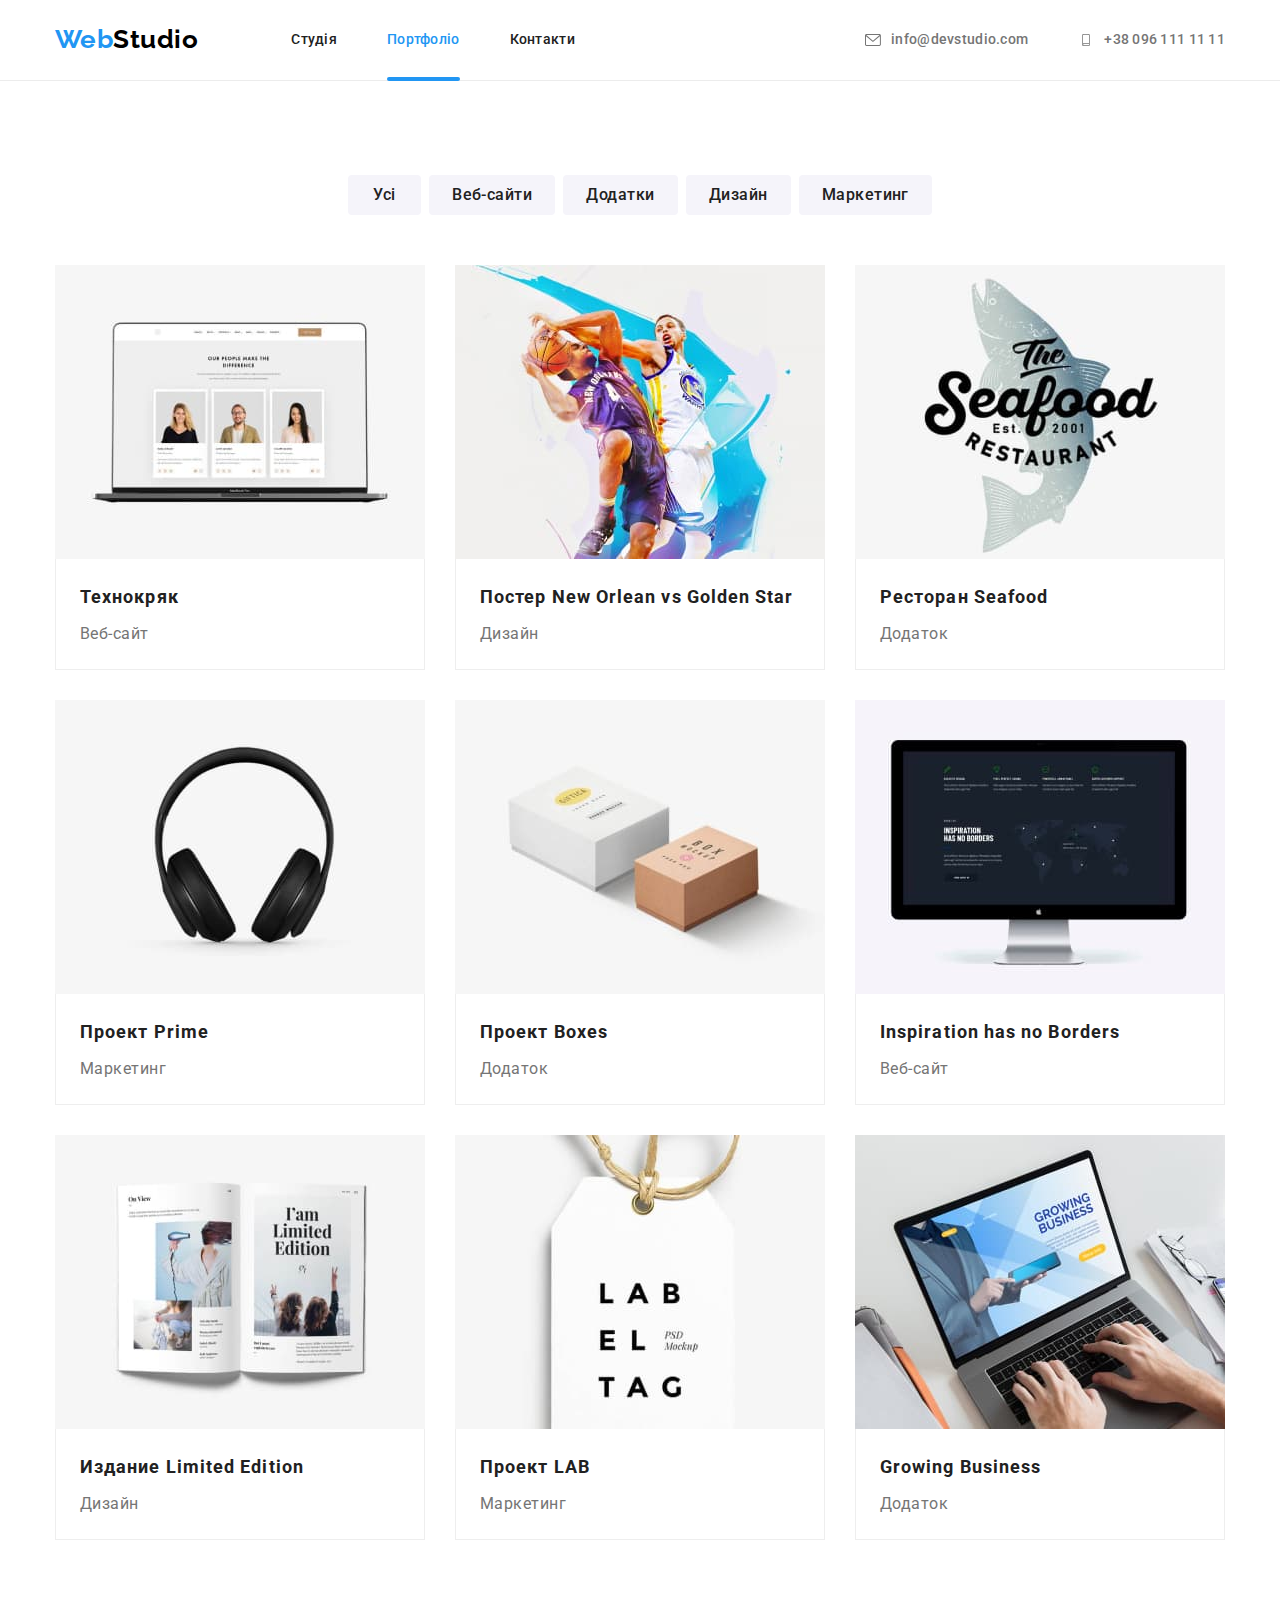
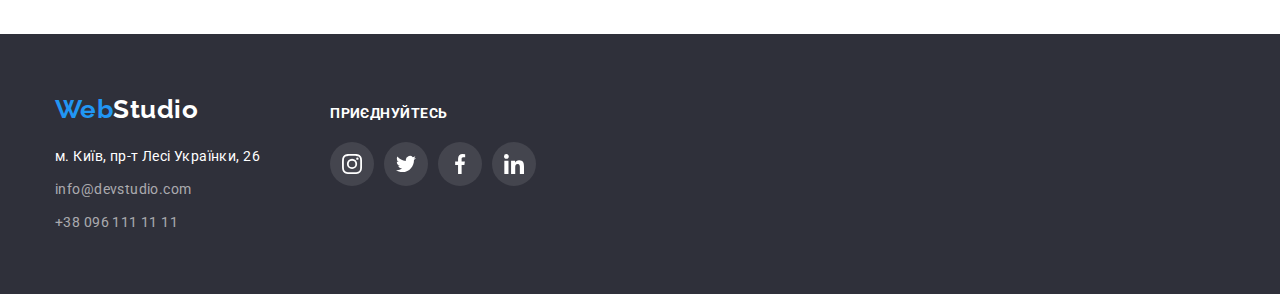
==== portfolio.html @ d72400e8 "add modal window" ====
<!DOCTYPE html>
<html lang="uk">
  <head>
    <meta charset="UTF-8" />
    <meta http-equiv="X-UA-Compatible" content="IE=edge" />
    <meta name="viewport" content="width=device-width, initial-scale=1.0" />
    <title>Студія</title>
    <link rel="preconnect" href="https://fonts.googleapis.com" />
    <link rel="preconnect" href="https://fonts.gstatic.com" crossorigin />
    <link
      href="https://fonts.googleapis.com/css2?family=Raleway:wght@700&family=Roboto:wght@400;500;700;900&display=swap"
      rel="stylesheet"
    />
    <link
      rel="stylesheet"
      href="https://cdnjs.cloudflare.com/ajax/libs/modern-normalize/1.1.0/modern-normalize.min.css"
    />
    <link rel="stylesheet" href="./css/styles.css" />
  </head>
  <body>
    <!--Шапка-->
    <header class="header">
      <div class="container header-container">
        <nav class="header-nav">
          <a class="logo" href="./index.html" lang="en"
            >Web<span class="logo-studio">Studio</span>
          </a>
          <ul class="header-list list">
            <li class="header-item">
              <a class="header-link link" href="./index.html">Студія</a>
            </li>
            <li class="header-item">
              <a class="header-link current link" href="./portfolio.html">Портфоліо</a>
            </li>
            <li class="header-item">
              <a class="header-link link" href="#">Контакти</a>
            </li>
          </ul>
        </nav>
        <div class="header-conect">
          <ul class="header-contacts list">
            <li class="header-contacts-item">
              <a class="header-contacts-list link" href="mailto:info@devstudio.com">
                <svg class="mail-icon" width="16" height="12">
                  <use href="./images/symbol-defs.svg#icon-mail"></use>
                </svg>
                info@devstudio.com
              </a>
            </li>
            <li class="header-contacts-item">
              <a class="header-contacts-list link" href="tel:+380961111111">
                <svg class="phone-icon" width="16" height="12">
                  <use href="./images/symbol-defs.svg#icon-phone"></use>
                </svg>
                +38 096 111 11 11
              </a>
            </li>
          </ul>
        </div>
      </div>
    </header>
    <!-- Основной контент -->
    <main>
      <section class="portfolio-section">
        <div class="container">
          <h1 class="visually-hidden">Примеры работ</h1>
          <ul class="portfolio-btn-list list">
            <li class="portfolio-btn-item">
              <button class="portfolio-btn" type="button">Усі</button>
            </li>
            <li class="portfolio-btn-item">
              <button class="portfolio-btn" type="button">Веб-сайти</button>
            </li>
            <li class="portfolio-btn-item">
              <button class="portfolio-btn" type="button">Додатки</button>
            </li>
            <li class="portfolio-btn-item">
              <button class="portfolio-btn" type="button">Дизайн</button>
            </li>
            <li class="portfolio-btn-item">
              <button class="portfolio-btn" type="button">Маркетинг</button>
            </li>
          </ul>
          <ul class="portfolio-list list">
            <li class="portfolio-item">
              <a href="#" class="portfolio-link link">
                <div class="portfolio-thumb">
                  <img
                    src="./images/tekhnokriak.jpg"
                    alt="открытый ноутбук с сайтом Технокряк"
                    width="370"
                    height="294"
                  />
                  <p class="description">
                    Ресурс пропонує комплексні пропозиції з різним рівнем функціоналу та сервісів.
                    Все це дозволить відвідувачу отримати вичерпні відомості про компанію чи
                    приватну особу.
                  </p>
                </div>
                <div class="portfolio-container">
                  <h2 class="portfolio-title">Технокряк</h2>
                  <p class="portfolio-text">Веб-сайт</p>
                </div>
              </a>
            </li>
            <li class="portfolio-item">
              <a href="#" class="portfolio-link link">
                <div class="portfolio-thumb">
                  <img
                    src="./images/poster.jpg"
                    alt="парни играют в баскетбол"
                    width="370"
                    height="294"
                  />
                  <p class="description">
                    Ресурс пропонує комплексні пропозиції з різним рівнем функціоналу та сервісів.
                    Все це дозволить відвідувачу отримати вичерпні відомості про компанію чи
                    приватну особу.
                  </p>
                </div>
                <div class="portfolio-container">
                  <h2 class="portfolio-title">Постер New Orlean vs Golden Star</h2>
                  <p class="portfolio-text">Дизайн</p>
                </div>
              </a>
            </li>
            <li class="portfolio-item">
              <a href="#" class="portfolio-link link">
                <div class="portfolio-thumb">
                  <img
                    src="./images/seafood.jpg"
                    alt="логотип ресторана Seafood"
                    width="370"
                    height="294"
                  />
                  <p class="description">
                    Ресурс пропонує комплексні пропозиції з різним рівнем функціоналу та сервісів.
                    Все це дозволить відвідувачу отримати вичерпні відомості про компанію чи
                    приватну особу.
                  </p>
                </div>
                <div class="portfolio-container">
                  <h2 class="portfolio-title">Ресторан Seafood</h2>
                  <p class="portfolio-text">Додаток</p>
                </div>
              </a>
            </li>
            <li class="portfolio-item">
              <a href="#" class="portfolio-link link">
                <div class="portfolio-thumb">
                  <img src="./images/prime.jpg" alt="наушники" width="370" height="294" />
                  <p class="description">
                    Ресурс пропонує комплексні пропозиції з різним рівнем функціоналу та сервісів.
                    Все це дозволить відвідувачу отримати вичерпні відомості про компанію чи
                    приватну особу.
                  </p>
                </div>
                <div class="portfolio-container">
                  <h2 class="portfolio-title">Проект Prime</h2>
                  <p class="portfolio-text">Маркетинг</p>
                </div>
              </a>
            </li>
            <li class="portfolio-item">
              <a href="#" class="portfolio-link link">
                <div class="portfolio-thumb">
                  <img src="./images/boxes.jpg" alt="две коробки" width="370" height="294" />
                  <p class="description">
                    Ресурс пропонує комплексні пропозиції з різним рівнем функціоналу та сервісів.
                    Все це дозволить відвідувачу отримати вичерпні відомості про компанію чи
                    приватну особу.
                  </p>
                </div>
                <div class="portfolio-container">
                  <h2 class="portfolio-title">Проект Boxes</h2>
                  <p class="portfolio-text">Додаток</p>
                </div>
              </a>
            </li>
            <li class="portfolio-item">
              <a href="#" class="portfolio-link link">
                <div class="portfolio-thumb">
                  <img
                    src="./images/monitor.jpg"
                    alt="компьютерный монитор"
                    width="370"
                    height="294"
                  />
                  <p class="description">
                    Ресурс пропонує комплексні пропозиції з різним рівнем функціоналу та сервісів.
                    Все це дозволить відвідувачу отримати вичерпні відомості про компанію чи
                    приватну особу.
                  </p>
                </div>
                <div class="portfolio-container">
                  <h2 class="portfolio-title">Inspiration has no Borders</h2>
                  <p class="portfolio-text">Веб-сайт</p>
                </div>
              </a>
            </li>
            <li class="portfolio-item">
              <a href="#" class="portfolio-link link">
                <div class="portfolio-thumb">
                  <img src="./images/book.jpg" alt="открытая книга" width="370" height="294" />
                  <p class="description">
                    Ресурс пропонує комплексні пропозиції з різним рівнем функціоналу та сервісів.
                    Все це дозволить відвідувачу отримати вичерпні відомості про компанію чи
                    приватну особу.
                  </p>
                </div>
                <div class="portfolio-container">
                  <h2 class="portfolio-title">Издание Limited Edition</h2>
                  <p class="portfolio-text">Дизайн</p>
                </div>
              </a>
            </li>
            <li class="portfolio-item">
              <a href="#" class="portfolio-link link">
                <div class="portfolio-thumb">
                  <img src="./images/lab.jpg" alt="этикетка LAB" width="370" height="294" />
                  <p class="description">
                    Ресурс пропонує комплексні пропозиції з різним рівнем функціоналу та сервісів.
                    Все це дозволить відвідувачу отримати вичерпні відомості про компанію чи
                    приватну особу.
                  </p>
                </div>
                <div class="portfolio-container">
                  <h2 class="portfolio-title">Проект LAB</h2>
                  <p class="portfolio-text">Маркетинг</p>
                </div>
              </a>
            </li>
            <li class="portfolio-item">
              <a href="#" class="portfolio-link link">
                <div class="portfolio-thumb">
                  <img
                    src="./images/business.jpg"
                    alt="человек работает на макбуке"
                    width="370"
                    height="294"
                  />
                  <p class="description">
                    Ресурс пропонує комплексні пропозиції з різним рівнем функціоналу та сервісів.
                    Все це дозволить відвідувачу отримати вичерпні відомості про компанію чи
                    приватну особу.
                  </p>
                </div>
                <div class="portfolio-container">
                  <h2 class="portfolio-title">Growing Business</h2>
                  <p class="portfolio-text">Додаток</p>
                </div>
              </a>
            </li>
          </ul>
        </div>
      </section>
    </main>
    <footer class="footer">
      <div class="container-footer container">
        <div class="address-container">
          <a class="footer-logo" href="./index.html" lang="en"
            >Web<span class="logo-white">Studio</span>
          </a>
          <address class="footer-addres">
            <ul class="footer-contacts-list list">
              <li class="footer-contacts-item">
                <a
                  class="footer-addres-link link"
                  href="https://goo.gl/maps/2r5H82L8zbBqU4vVA"
                  target="_blank"
                  rel="noopener noreferrer nofollow"
                  >м. Київ, пр-т Лесі Українки, 26</a
                >
              </li>
              <li class="footer-contacts-item">
                <a class="footer-contacts-link link" href="mailto:info@devstudio.com"
                  >info@devstudio.com</a
                >
              </li>
              <li class="footer-contacts-item">
                <a class="footer-contacts-link link" href="tel:+380961111111">+38 096 111 11 11</a>
              </li>
            </ul>
          </address>
        </div>
        <div class="join">
          <p class="join-title">приєднуйтесь</p>
          <ul class="join-list list">
            <li class="join-item">
              <a class="join-soc-link" href="#">
                <svg class="join-icon" width="20px" height="20px">
                  <use href="./images/symbol-defs.svg#icon-instagram"></use>
                </svg>
              </a>
            </li>
            <li class="join-item">
              <a class="join-soc-link" href="#">
                <svg class="join-icon" width="20px" height="20px">
                  <use href="./images/symbol-defs.svg#icon-twitter"></use>
                </svg>
              </a>
            </li>
            <li class="join-item">
              <a class="join-soc-link" href="#">
                <svg class="join-icon" width="20px" height="20px">
                  <use href="./images/symbol-defs.svg#icon-facebook"></use>
                </svg>
              </a>
            </li>
            <li class="join-item">
              <a class="join-soc-link" href="#">
                <svg class="join-icon" width="20px" height="20px">
                  <use href="./images/symbol-defs.svg#icon-linkedin"></use>
                </svg>
              </a>
            </li>
          </ul>
        </div>
      </div>
    </footer>
  </body>
</html>
---- css/styles.css ----
:root {
  --main-text-color: #212121;
  --secondary-text-color: #757575;
  --white-text-color: #ffffff;
  --accent-color: #2196f3;
  --black-logo-color: #000000;
  --footer-text-color: rgba(255, 255, 255, 0.6);
  --white-background-color: #ffffff;
  --hero-background-color: #2f303a;
  --team-background-color: #f5f4fa;
  --bg-active-color: #188ce8;
  --bg-features-icon: #f5f4fa;
  --main-icon-color: #afb1b8;
  --transition-timing-main: cubic-bezier(0.4, 0, 0.2, 1);
}
body {
  font-family: 'Roboto', sans-serif;
  letter-spacing: 0.03em;
  background-color: var(--white-background-color);
  color: var(--main-text-color);
}
/*--- убираем точки у списков ---*/
.list {
  list-style: none;
}
/*--- убираем подчеркивание ссылок ---*/
.link,
.logo {
  text-decoration: none;
}
/*---скрываем заголовок---*/
.visually-hidden {
  position: absolute;
  white-space: nowrap;
  width: 1px;
  height: 1px;
  overflow: hidden;
  border: 0;
  padding: 0;
  clip: rect(0 0 0 0);
  clip-path: inset(50%);
  margin: -1px;
}
/*---кнопки---*/
.hero-btn,
.portfolio-btn {
  font-family: inherit;
  cursor: pointer;
}
/*---глобальный сброс margin, padding */
p,
h1,
h2,
h3,
h4,
h5,
h6 {
  margin: 0;
}

ul,
ol {
  margin: 0;
  padding-left: 0;
  list-style: none;
}

a {
  color: currentColor;
  text-decoration: none;
}

img {
  display: block;
  max-width: 100%;
  height: auto;
}

.container {
  width: 1200px;
  margin-left: auto;
  margin-right: auto;
  padding-left: 15px;
  padding-right: 15px;
  /*outline: 2px solid tomato;*/
}
/*--шапка--*/
/*---логотип---*/
.logo {
  font-family: 'Raleway', sans-serif;
  font-weight: 700;
  font-size: 26px;
  line-height: 1.19;
  color: var(--accent-color);
  align-items: center;
  text-align: center;
  margin-right: 93px;
  padding-top: 24px;
  padding-bottom: 25px;
}
.logo-studio {
  color: var(--black-logo-color);
}
.header {
  border-bottom: 1px solid #ececec;
}
.header-nav {
  display: flex;
  align-items: center;
}
.header-container {
  display: flex;
  align-items: center;
}
.header-list {
  display: flex;
  gap: 50px;
}
.header-link,
.header-contacts-list {
  display: block;
  padding-top: 32px;
  padding-bottom: 32px;
}
.header-link {
  font-weight: 500;
  font-size: 14px;
  line-height: 1.14;
  letter-spacing: 0.02em;
  transition-property: color;
  transition-duration: 250ms;
  transition-timing-function: var(--transition-timing-main);
  color: var(--main-text-color);
}
.header-contacts-list {
  font-weight: 500;
  font-size: 14px;
  line-height: 1.14;
  letter-spacing: 0.02em;
  transition-property: color;
  transition-duration: 250ms;
  transition-timing-function: var(--transition-timing-main);
  color: var(--secondary-text-color);
}
.header-link:hover,
.header-link:focus,
.header-contacts-list:hover,
.header-contacts-list:focus {
  color: var(--accent-color);
}
.header-link.current {
  color: var(--accent-color);
}
.header-conect {
  margin-left: auto;
}
.header-contacts {
  display: flex;
  align-items: center;
  gap: 50px;
  font-weight: 500;
  line-height: 1.14;
  letter-spacing: 0.02em;
  color: var(--secondary-text-color);
}
.header-contacts-list {
  display: flex;
  align-items: center;
}
.phone-icon,
.mail-icon {
  margin-right: 10px;
  fill: currentColor;
}
.mail-link,
.phone-link {
  fill: currentColor;
}
.current::after {
  content: '';
  display: block;
  position: absolute;
  left: 0;
  bottom: -1px;
  width: 100%;
  height: 4px;
  border-radius: 2px;
  background-color: var(--accent-color);
}
.header-link {
  position: relative;
}
/*---герой---*/

.section-hero {
  text-align: center;
  padding: 200px 0;
  background-color: var(--hero-background-color);
  background-repeat: no-repeat;
  background-position: center;
  background-size: cover;
  background-image: linear-gradient(rgba(47, 48, 58, 0.4), rgba(47, 48, 58, 0.4)),
    url(../images/img-hero.jpg);
}
/*---hero-overlay---*/
.overlay {
  height: 600px;
  max-width: 1600px;
  margin-right: auto;
  margin-left: auto;
}
.hero-title {
  max-width: 696px;
  margin: auto;
  margin-bottom: 30px;
  font-weight: 900;
  font-size: 44px;
  line-height: 1.36;
  letter-spacing: 0.06em;
  text-transform: uppercase;
  color: var(--white-text-color);
}

.hero-btn {
  display: inline-block;
  padding: 10px 32px;
  font-weight: 700;
  font-size: 16px;
  line-height: 1.88;
  align-items: center;
  text-align: center;
  letter-spacing: 0.06em;
  background-color: var(--accent-color);
  color: var(--white-text-color);
  box-shadow: 0px 4px 4px rgba(0, 0, 0, 0.15);
  border-radius: 4px;
  border: none;
}
.hero-btn:hover,
.hero-btn:focus {
  background-color: var(--bg-active-color);
  color: var(--white-text-color);
}

/*---приемущества---*/
.section-features {
  padding-top: 94px;
  padding-bottom: 94px;
}
.features-list {
  display: flex;
  gap: 30px;
}
.features-item {
  max-width: 270px;
}
.features-item::before {
  display: block;
  content: '';
  height: 120px;
  background-size: 70px;
  background-repeat: no-repeat;
  background-position: center;
  background-color: var(--bg-features-icon);
  margin-bottom: 30px;
  border-radius: 4px;
}
.icon-antena::before {
  background-image: url(../images/antena.svg);
}
.icon-clock::before {
  background-image: url(../images/clock.svg);
}
.icon-diagram::before {
  background-image: url(../images/diagram.svg);
}
.icon-astronaut::before {
  background-image: url(../images/astronaut.svg);
}
.features-title {
  margin-bottom: 10px;
  font-weight: 700;
  font-size: 14px;
  line-height: 1.14;
  text-transform: uppercase;
}
.features-text {
  font-weight: 400;
  font-size: 14px;
  line-height: 1.71;
  letter-spacing: 0.03em;
  color: var(--secondary-text-color);
}
/*---чем мы занимаемся---*/
.section-gallery {
  padding-bottom: 94px;
}
.section-title {
  text-align: center;
  /*width: 366px;*/
  margin-bottom: 50px;
  font-weight: 700;
  font-size: 36px;
  line-height: 1.16;
  letter-spacing: 0.03em;
  color: var(--main-text-color);
}
.gallery-list {
  display: flex;
  gap: 30px;
}
.gallery-item {
  position: relative;
}
.gallery-text {
  position: absolute;
  bottom: 0;
  width: 100%;
  height: 70px;
  font-weight: 700;
  line-height: 1.14;
  display: flex;
  align-items: center;
  justify-content: center;
  text-transform: uppercase;
  color: var(--team-background-color);
  background: rgba(47, 48, 58, 0.8);
  box-shadow: 0px 4px 4px rgba(0, 0, 0, 0.25);
}
/*---наша команда---*/

.section-team {
  padding-top: 94px;
  padding-bottom: 94px;
  background-color: var(--team-background-color);
}
.team-title {
  text-align: center;
  /*width: 264px;*/
  margin-bottom: 50px;
  font-weight: 700;
  font-size: 36px;
  line-height: 1.16;
  letter-spacing: 0.03em;
  color: var(--main-text-color);
}
.team-list {
  display: flex;
  gap: 30px;
}
.team-item {
  width: calc((100% - 90px) / 4);
  box-shadow: 0px 1px 3px rgba(0, 0, 0, 0.12), 0px 1px 1px rgba(0, 0, 0, 0.14),
    0px 2px 1px rgba(0, 0, 0, 0.2);
  border-radius: 0px 0px 4px 4px;
  background-color: var(--white-background-color);
}
.worker-soc-list {
  display: flex;
  justify-content: center;
  gap: 10px;
}
.worker-soc-link {
  width: 44px;
  height: 44px;
  border-radius: 50%;
  display: flex;
  justify-content: center;
  align-items: center;
  transition-property: background-color;
  transition-duration: 250ms;
  transition-timing-function: var(--transition-timing-main);
}
.team-worker {
  margin-bottom: 10px;
  font-weight: 500;
  font-size: 16px;
  line-height: 1.19;
  text-align: center;
  letter-spacing: 0.03em;
  color: var(--main-text-color);
}
.team-job {
  font-size: 16px;
  line-height: 1.19;
  text-align: center;
  letter-spacing: 0.03em;
  color: var(--secondary-text-color);
}
.worker-soc-list {
  display: flex;
  justify-content: center;
  gap: 10px;
}
.worker-soc-link {
  width: 44px;
  height: 44px;
  border-radius: 50%;
  display: flex;
  justify-content: center;
  align-items: center;
  color: var(--main-icon-color);
}
.worker-soc-link:hover,
.worker-soc-link:focus {
  background-color: var(--accent-color);
  color: var(--white-text-color);
}
.team-icon {
  fill: currentColor;
}
.container-job {
  padding: 30px 0;
}
/*---постійні клієнти---*/
.section-clients {
  padding: 94px 0;
}
.section-title {
  margin-bottom: 50px;
  font-weight: 700;
  font-size: 36px;
  line-height: 1.16;
  text-align: center;
  color: var(--main-text-color);
}
.clients-list {
  display: flex;
  justify-content: center;
  gap: 30px;
}
.clients-item {
  width: calc((100% - 150px) / 6);
}

.clients-link {
  width: 170px;
  height: 92px;
  border: 1px solid #afb1b8;
  border-radius: 4px;
  display: flex;
  justify-content: center;
  align-items: center;
  transition-property: border, color;
  transition-duration: 250ms;
  transition-timing-function: var(--transition-timing-main);
  color: var(--main-icon-color);
}
.clients-icon {
  fill: currentColor;
}
.clients-link:hover,
.clients-link:focus {
  border: 1px solid var(--accent-color);
  color: var(--accent-color);
}
/*---футер---*/
/*---логотип---*/
.container-footer {
  display: flex;
  align-items: baseline;
}
.address-container {
  margin-right: 70px;
}
.logo-white {
  color: var(--white-text-color);
}

.footer {
  padding: 60px 0;
  background-color: var(--hero-background-color);
}
.footer-logo {
  font-family: 'Raleway';
  font-weight: 700;
  font-size: 26px;
  line-height: 1.19;
  color: var(--accent-color);
}
.footer-contacts-list {
  margin-top: 20px;
}
.footer-addres {
  margin-top: 20px;
}
.footer-contacts-item:not(:last-child) {
  margin-bottom: 9px;
}

.footer-addres-link {
  font-style: normal;
  font-size: 14px;
  line-height: 1.71;
  letter-spacing: 0.03em;
  transition-property: color;
  transition-duration: 250ms;
  transition-timing-function: var(--transition-timing-main);
  color: var(--white-text-color);
}
.footer-contacts-link {
  font-style: normal;
  font-size: 14px;
  line-height: 1.71;
  letter-spacing: 0.03em;
  transition-property: color;
  transition-duration: 250ms;
  transition-timing-function: var(--transition-timing-main);
  color: var(--footer-text-color);
}

.footer-addres-link:hover,
.footer-addres-link:focus,
.footer-contacts-link:hover,
.footer-contacts-link:focus {
  color: var(--accent-color);
}
/*---присоединяйтесь---*/
.join {
  width: 206px;
  height: 80px;
  display: block;
}
.join-title {
  margin-bottom: 20px;
  font-weight: 700;
  font-size: 14px;
  line-height: 1.14;
  text-transform: uppercase;
  color: var(--white-text-color);
}
.join-list {
  display: flex;
  justify-content: center;
  gap: 10px;
}
.join-item {
  width: calc((100% - 30px) / 4);
}
.join-soc-link {
  display: flex;
  width: 44px;
  height: 44px;
  border-radius: 50%;
  justify-content: center;
  align-items: center;
  transition-property: background-color;
  transition-duration: 250ms;
  transition-timing-function: var(--transition-timing-main);
  background-color: rgba(255, 255, 255, 0.1);
}
.join-icon {
  fill: var(--white-text-color);
}
.join-soc-link:hover,
.join-soc-link:focus {
  background-color: var(--accent-color);
}

/*---портфолио---*/
.portfolio-section {
  padding: 94px 0;
}
.portfolio-btn-list {
  display: flex;
  justify-content: center;
  gap: 8px;
  margin-bottom: 50px;
}
.portfolio-btn {
  display: inline-block;
  min-width: 73px;
  border-radius: 4px;
  border: 1px solid transparent;
  padding: 6px 22px;
  font-family: 'Roboto', sans-serif;
  font-weight: 500;
  font-size: 16px;
  line-height: 1.63;
  letter-spacing: 0.03em;
  transition-property: color, background-color, box-shadow;
  transition-duration: 250ms;
  transition-timing-function: var(--transition-timing-main);
  background-color: var(--team-background-color);
  color: var(--main-text-color);
  cursor: pointer;
}

.portfolio-btn:hover,
.portfolio-btn:focus {
  background-color: var(--accent-color);
  color: var(--white-text-color);
  box-shadow: 0px 3px 1px rgba(0, 0, 0, 0.1), 0px 1px 2px rgba(0, 0, 0, 0.08),
    0px 2px 2px rgba(0, 0, 0, 0.12);
}
.portfolio-list {
  display: flex;
  flex-wrap: wrap;
  gap: 30px;
}
.portfolio-item {
  width: calc((100% - 60px) / 3);
  /*box-shadow: 0px 4px 4px rgba(0, 0, 0, 0.25);*/
}
.portfolio-container {
  border: 1px solid #eeeeee;
  padding: 20px 24px;
  border-top: 0;
}
.portfolio-link {
  display: block;
}
.portfolio-link:hover,
.portfolio-link:focus {
  box-shadow: 0px 1px 1px rgba(0, 0, 0, 0.12), 0px 4px 4px rgba(0, 0, 0, 0.06),
    1px 4px 6px rgba(0, 0, 0, 0.16);
}
.portfolio-title {
  margin-bottom: 4px;
  font-weight: 700;
  font-size: 18px;
  line-height: 2;
  letter-spacing: 0.06em;
  color: var(--main-text-color);
}

.portfolio-text {
  font-size: 16px;
  line-height: 1.87;
  color: var(--secondary-text-color);
}
.portfolio-thumb {
  position: relative;
  overflow: hidden;
}
.description {
  position: absolute;
  bottom: 0;
  right: 0;
  width: 100%;
  font-size: 18px;
  line-height: 1.56;
  text-align: left;
  justify-content: center;
  padding: 63px 23px;
  color: var(--white-background-color);
  background: rgba(33, 150, 243, 0.9);
  transition-property: transform;
  transform: translatey(101%);
  transition-duration: 250ms;
  transition-timing-function: var(--transition-timing-main);
}
.portfolio-link:hover .description,
.portfolio-link:hover .description {
  transform: translatey(0);
}
/*---модальное окно---*/

.backdrop {
  width: 100%;
  height: 100%;
  position: fixed;
  top: 0;
  background-color: rgba(0, 0, 0, 0.2);
  box-shadow: 0px 1px 3px rgba(0, 0, 0, 0.12), 0px 1px 1px rgba(0, 0, 0, 0.14),
    0px 2px 1px rgba(0, 0, 0, 0.2);
  transition: opacity 300ms linear, visibility 300ms linear;
}

.modal {
  width: 528px;
  min-height: 581px;
  background-color: var(--white-background-color);
  position: absolute;
  top: 50%;
  left: 50%;
  transform: translate(-50%, -50%) scaleY(1);
  transition: transform 300ms linear;
}
.backdrop.is-hidden .modal {
  transform: translate(-50%, -50%) scaleY(0);
}
.modal-btn {
  width: 30px;
  height: 30px;
  border: 1px solid rgba(0, 0, 0, 0.1);
  border-radius: 50%;
  background-color: transparent;
  position: absolute;
  right: 4px;
  top: 4px;
  margin-top: 8px;
  margin-right: 8px;
  display: flex;
  align-items: center;
  justify-items: center;
  cursor: pointer;
}
.backdrop.is-hidden {
  opacity: 0;
  visibility: hidden;
  pointer-events: none;
}
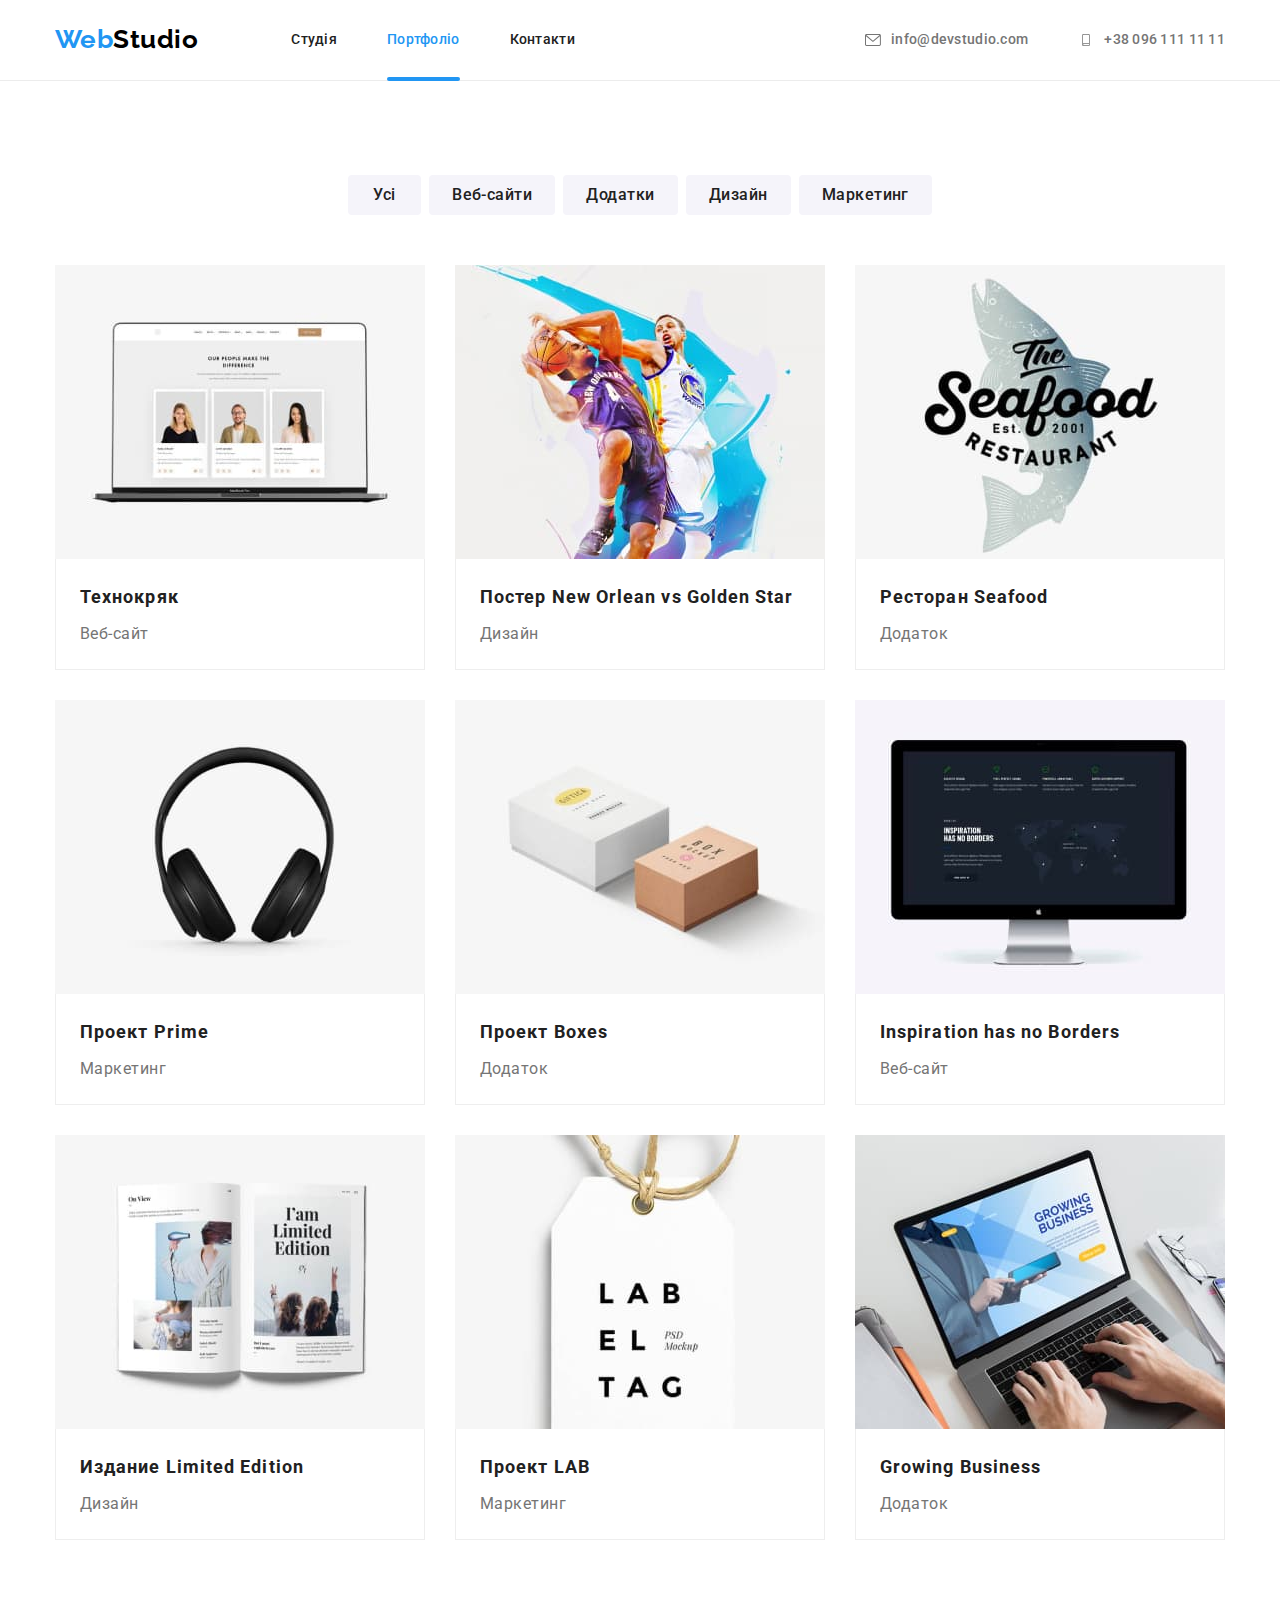
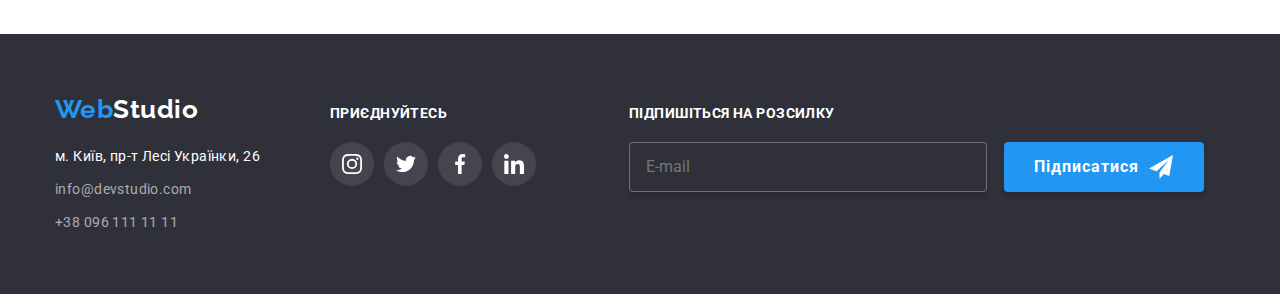
==== commit fac5b26b: "bugs fixed" ====
--- a/portfolio.html
+++ b/portfolio.html
@@ -316,6 +316,26 @@
             </li>
           </ul>
         </div>
+        <div class="footer-submit">
+          <p class="footer-submit-text">Підпишіться на розсилку</p>
+          <div class="footer-submit-form">
+            <label class="footer-submit-label" for="email"></label>
+            <input
+              class="footer-submit-input"
+              type="email"
+              name="email"
+              id="email"
+              required
+              placeholder="E-mail"
+            />
+            <button class="footer-submit-btn" type="submit">
+              Підписатися
+              <svg class="footer-modal-icon" width="24px" height="24px">
+                <use href="./images/symbol-defs.svg#icon-icon-send"></use>
+              </svg>
+            </button>
+          </div>
+        </div>
       </div>
     </footer>
   </body>
--- a/css/styles.css
+++ b/css/styles.css
@@ -526,6 +526,7 @@
   font-weight: 700;
   font-size: 14px;
   line-height: 1.14;
+  letter-spacing: 0.03em;
   text-transform: uppercase;
   color: var(--white-text-color);
 }
@@ -555,6 +556,47 @@
 .join-soc-link:hover,
 .join-soc-link:focus {
   background-color: var(--accent-color);
+}
+/*---футер форм---*/
+.footer-submit {
+  margin-left: 93px;
+}
+.footer-submit-text {
+  margin-bottom: 20px;
+  font-weight: 700;
+  font-size: 14px;
+  line-height: 1.14;
+  letter-spacing: 0.03em;
+  text-transform: uppercase;
+  color: var(--white-background-color);
+}
+.footer-submit-input {
+  width: 358px;
+  height: 50px;
+  padding-left: 16px;
+  margin-right: 12px;
+  border: 1px solid rgba(255, 255, 255, 0.3);
+  box-shadow: 0px 4px 4px rgba(0, 0, 0, 0.15);
+  border-radius: 4px;
+  background-color: var(--hero-background-color);
+  color: rgba(255, 255, 255, 0.6);
+}
+.footer-submit-btn {
+  display: inline-flex;
+  align-items: center;
+  justify-content: center;
+  width: 200px;
+  height: 50px;
+  font-weight: 700;
+  font-size: 16px;
+  line-height: 1.88;
+  gap: 10px;
+  letter-spacing: 0.06em;
+  color: var(--white-background-color);
+  background-color: var(--accent-color);
+  box-shadow: 0px 4px 4px rgba(0, 0, 0, 0.15);
+  border-radius: 4px;
+  border: none;
 }
 
 /*---портфолио---*/
@@ -672,6 +714,7 @@
   min-height: 581px;
   background-color: var(--white-background-color);
   position: absolute;
+  padding: 40px;
   top: 50%;
   left: 50%;
   transform: translate(-50%, -50%) scaleY(1);
@@ -696,8 +739,130 @@
   justify-items: center;
   cursor: pointer;
 }
+.modal-btn :hover {
+  fill: var(--accent-color);
+}
 .backdrop.is-hidden {
   opacity: 0;
   visibility: hidden;
   pointer-events: none;
 }
+.modal-title {
+  margin-bottom: 12px;
+  font-weight: 700;
+  font-size: 20px;
+  line-height: 1.15;
+  text-align: center;
+  color: var(--main-text-color);
+}
+.main-form {
+  display: block;
+  margin-bottom: 30px;
+}
+.form-input {
+  width: 100%;
+  height: 40px;
+  padding-left: 42px;
+  border: 1px solid rgba(33, 33, 33, 0.2);
+  border-radius: 4px;
+  transition: outline-color 250ms cubic-bezier(0.4, 0, 0.2, 1);
+}
+.input-wrap {
+  position: relative;
+}
+.input-icon {
+  position: absolute;
+  top: 50%;
+  left: 12px;
+  transform: translateY(-50%);
+}
+.form-input:focus {
+  outline-color: var(--accent-color);
+  cursor: pointer;
+}
+.form-input:focus + .input-icon {
+  fill: var(--accent-color);
+}
+.form-input:hover,
+.comment-text:hover {
+  cursor: pointer;
+}
+.comment-text:focus {
+  outline-color: var(--accent-color);
+}
+.form-lable {
+  display: block;
+  text-align: left;
+  margin-bottom: 5px;
+  font-size: 12px;
+  line-height: 1.16;
+  letter-spacing: 0.01em;
+  color: var(--secondary-text-color);
+}
+.comment-text {
+  padding: 12px 16px;
+  margin-bottom: 20px;
+  resize: none;
+  width: 100%;
+  height: 120px;
+  font-size: 12px;
+  line-height: 1.16;
+  letter-spacing: 0.01em;
+  color: rgba(117, 117, 117, 0.5);
+  border: 1px solid rgba(33, 33, 33, 0.2);
+  border-radius: 4px;
+  transition: outline-color 250ms cubic-bezier(0.4, 0, 0.2, 1);
+}
+.form-field {
+  margin-bottom: 10px;
+}
+.modal-input-policy {
+  display: flex;
+  align-items: center;
+  justify-content: center;
+}
+.policy-text-main {
+  display: flex;
+  align-items: center;
+  justify-content: center;
+  font-size: 14px;
+  line-height: 1.71;
+  color: var(--secondary-text-color);
+}
+.policy-text-main span {
+  display: flex;
+  align-items: center;
+  justify-content: center;
+  width: 16px;
+  height: 15px;
+  margin-right: 5px;
+  border: 2px solid #212121;
+  border-radius: 3px;
+  transition: background-color 250ms cubic-bezier(0.4, 0, 0.2, 1),
+    border 250ms cubic-bezier(0.4, 0, 0.2, 1);
+  fill: transparent;
+}
+.policy-input:checked + .policy-text-main span {
+  background-color: var(--accent-color);
+  border-color: transparent;
+  fill: var(--white-background-color);
+}
+.policy-link {
+  text-decoration: underline;
+  color: var(--accent-color);
+}
+.modal-button {
+  display: block;
+  margin: 0 auto;
+  font-weight: 700;
+  font-size: 16px;
+  line-height: 1.88;
+  letter-spacing: 0.06em;
+  padding: 10px 52px;
+  color: var(--white-background-color);
+  background-color: var(--bg-active-color);
+  box-shadow: 0px 4px 4px rgba(0, 0, 0, 0.15);
+  border-radius: 4px;
+  border: none;
+  cursor: pointer;
+}
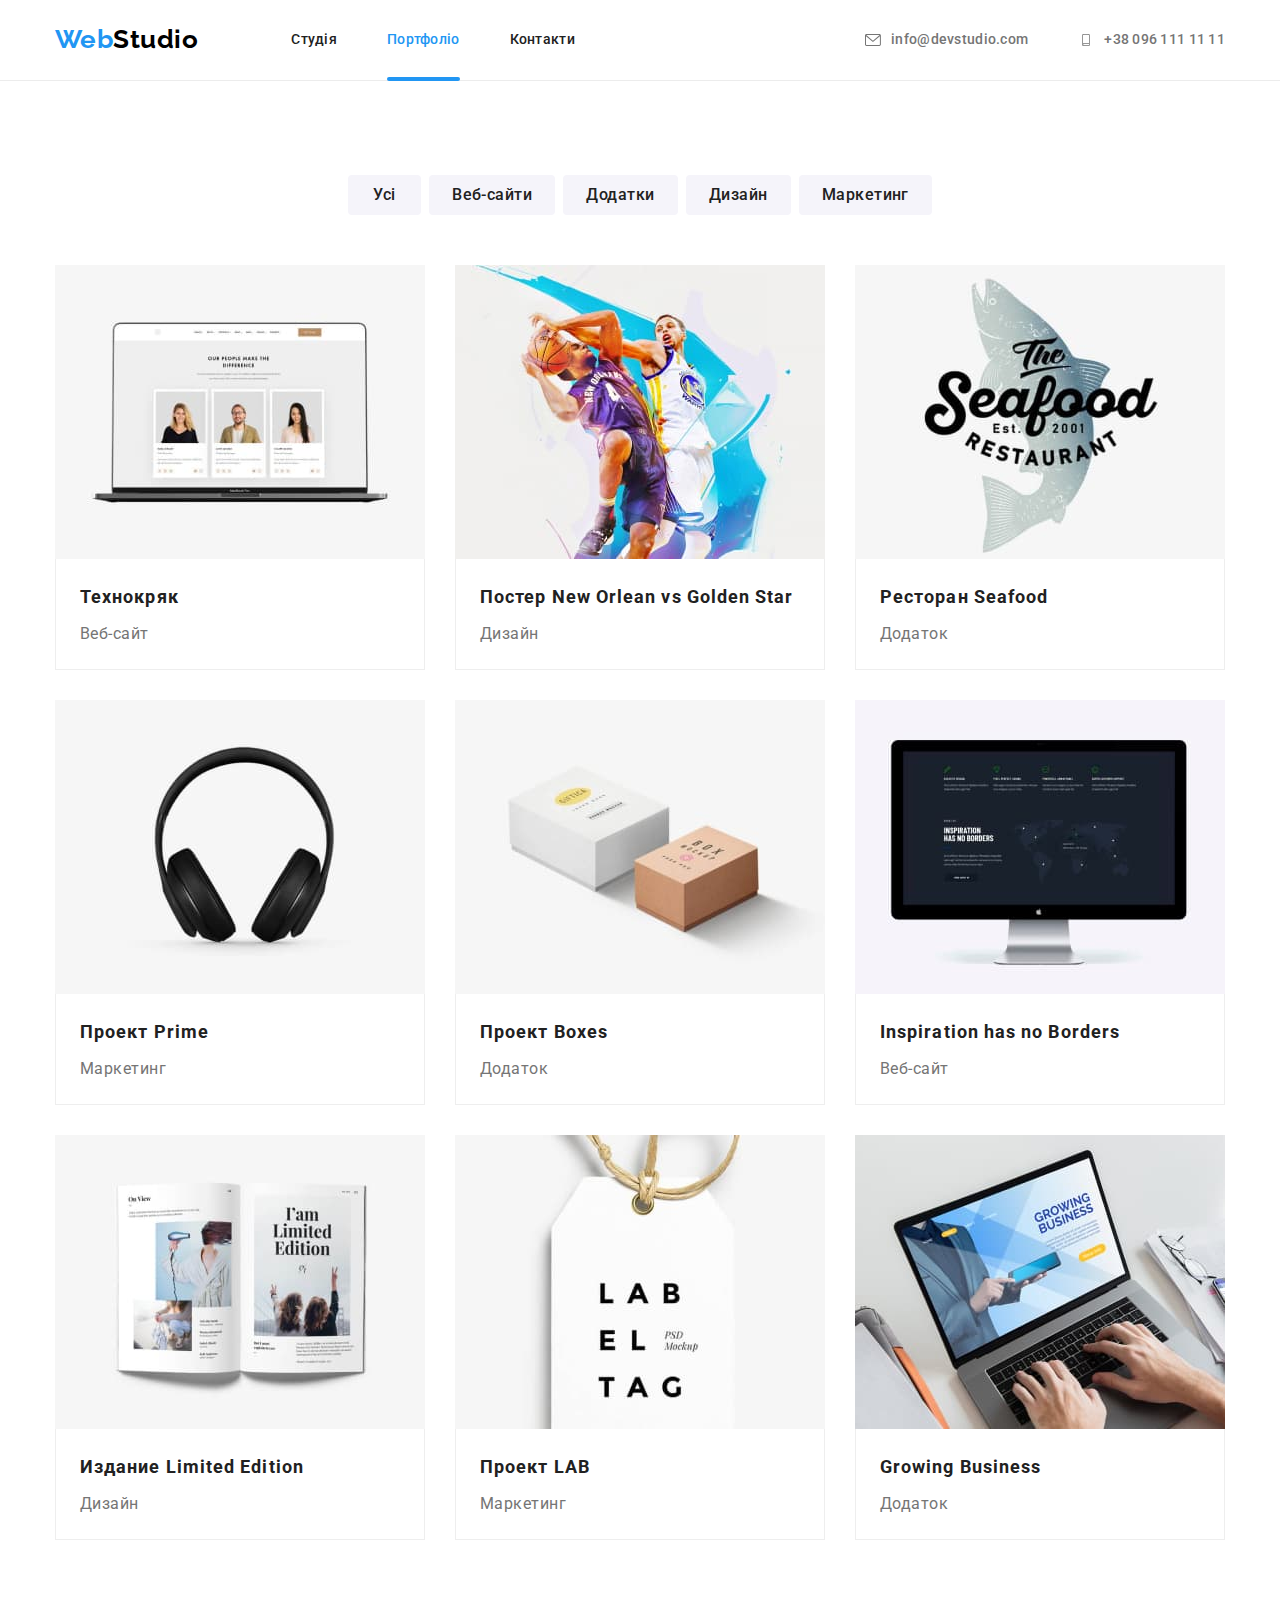
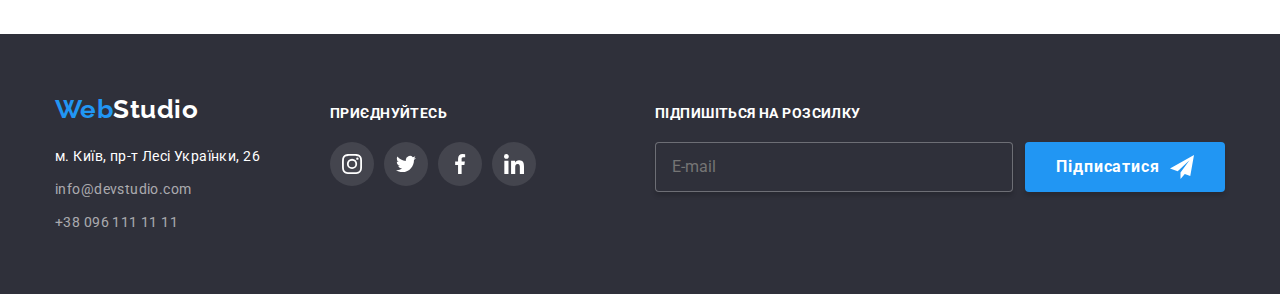
==== commit 0e6938f2: "correction mistakes" ====
--- a/portfolio.html
+++ b/portfolio.html
@@ -318,13 +318,13 @@
         </div>
         <div class="footer-submit">
           <p class="footer-submit-text">Підпишіться на розсилку</p>
-          <div class="footer-submit-form">
-            <label class="footer-submit-label" for="email"></label>
+          <form class="footer-submit-form">
+            <label class="footer-submit-label" for="mail"></label>
             <input
               class="footer-submit-input"
               type="email"
               name="email"
-              id="email"
+              id="mail"
               required
               placeholder="E-mail"
             />
@@ -334,7 +334,7 @@
                 <use href="./images/symbol-defs.svg#icon-icon-send"></use>
               </svg>
             </button>
-          </div>
+          </form>
         </div>
       </div>
     </footer>
--- a/css/styles.css
+++ b/css/styles.css
@@ -559,7 +559,7 @@
 }
 /*---футер форм---*/
 .footer-submit {
-  margin-left: 93px;
+  margin-left: auto;
 }
 .footer-submit-text {
   margin-bottom: 20px;
@@ -569,6 +569,9 @@
   letter-spacing: 0.03em;
   text-transform: uppercase;
   color: var(--white-background-color);
+}
+.footer-submit-form {
+  display: flex;
 }
 .footer-submit-input {
   width: 358px;
@@ -757,7 +760,6 @@
 }
 .main-form {
   display: block;
-  margin-bottom: 30px;
 }
 .form-input {
   width: 100%;
@@ -801,7 +803,6 @@
 }
 .comment-text {
   padding: 12px 16px;
-  margin-bottom: 20px;
   resize: none;
   width: 100%;
   height: 120px;
@@ -814,12 +815,18 @@
   transition: outline-color 250ms cubic-bezier(0.4, 0, 0.2, 1);
 }
 .form-field {
+  position: relative;
+  display: flex;
+  flex-direction: column;
   margin-bottom: 10px;
 }
+
 .modal-input-policy {
   display: flex;
   align-items: center;
   justify-content: center;
+  margin-top: 20px;
+  margin-bottom: 30px;
 }
 .policy-text-main {
   display: flex;
@@ -866,3 +873,7 @@
   border: none;
   cursor: pointer;
 }
+.modal-button:hover,
+.modal-button :focus {
+  background-color: #188ce8;
+}
